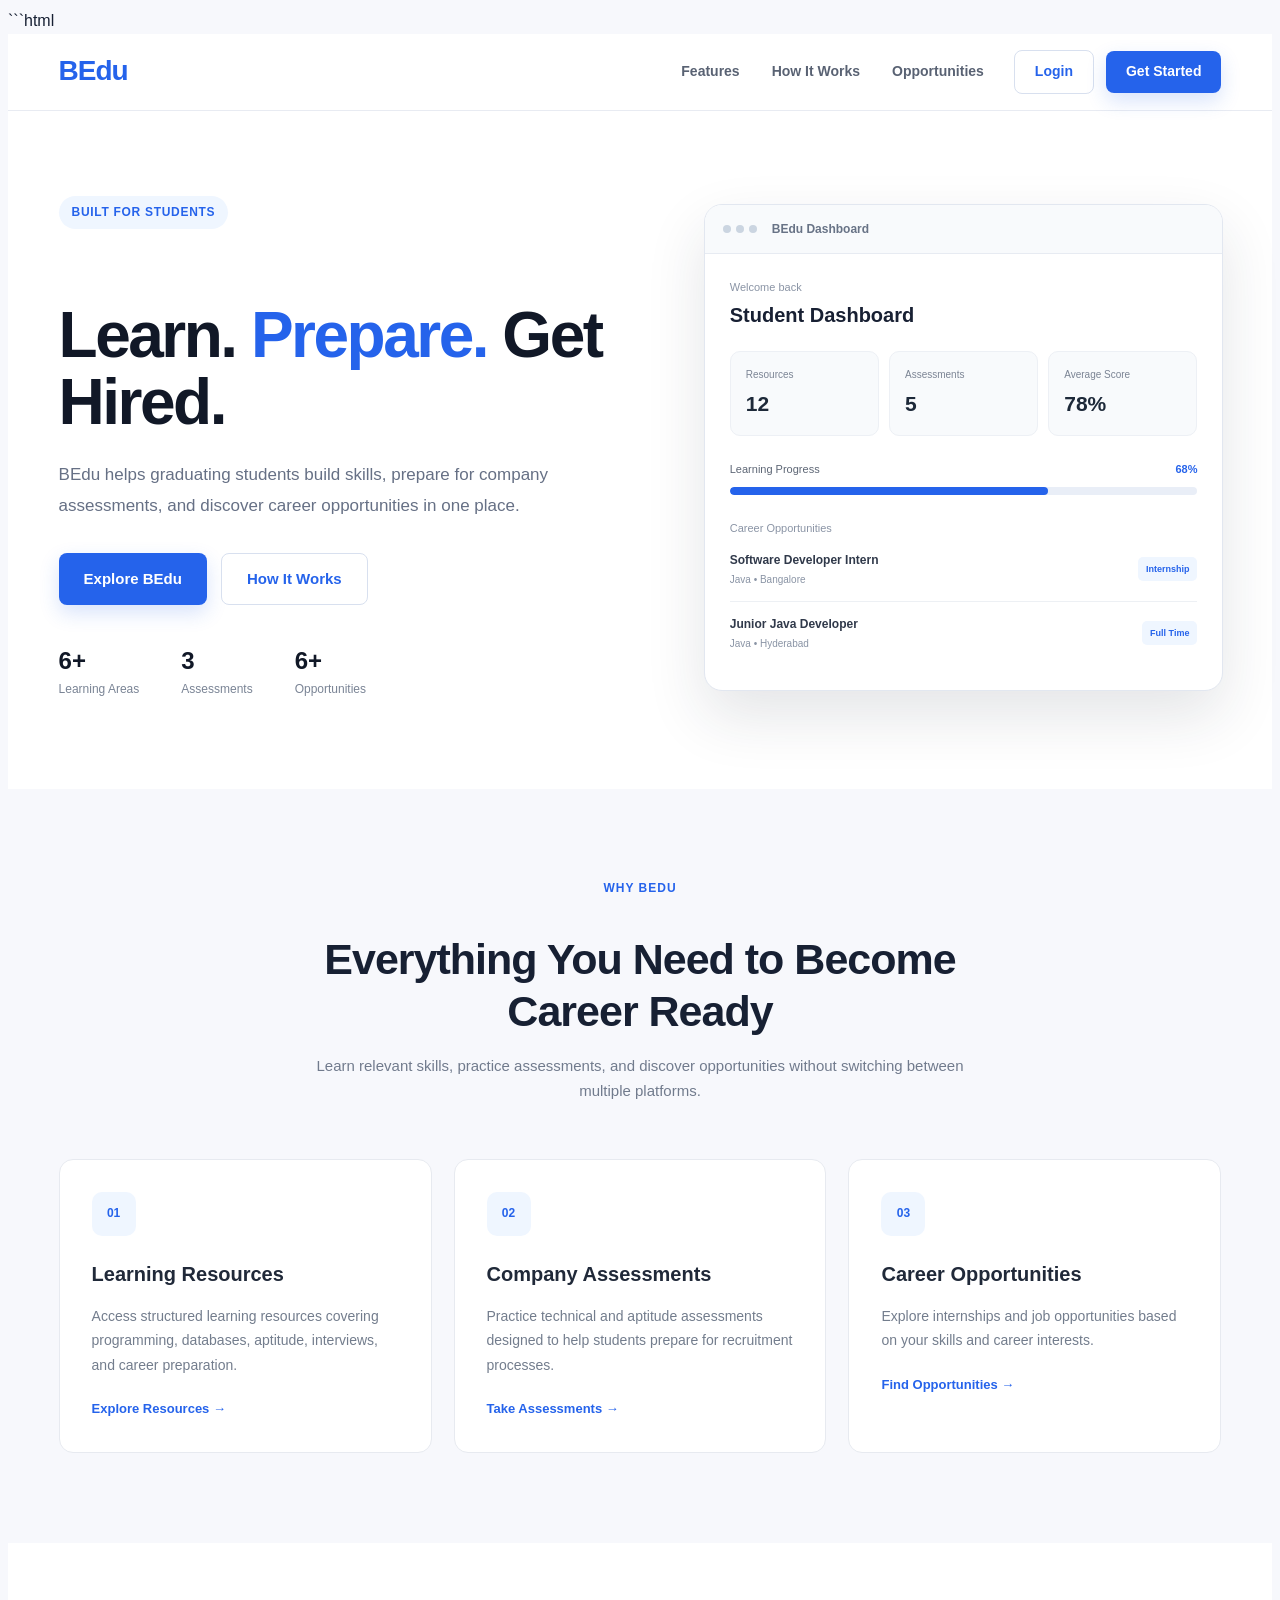
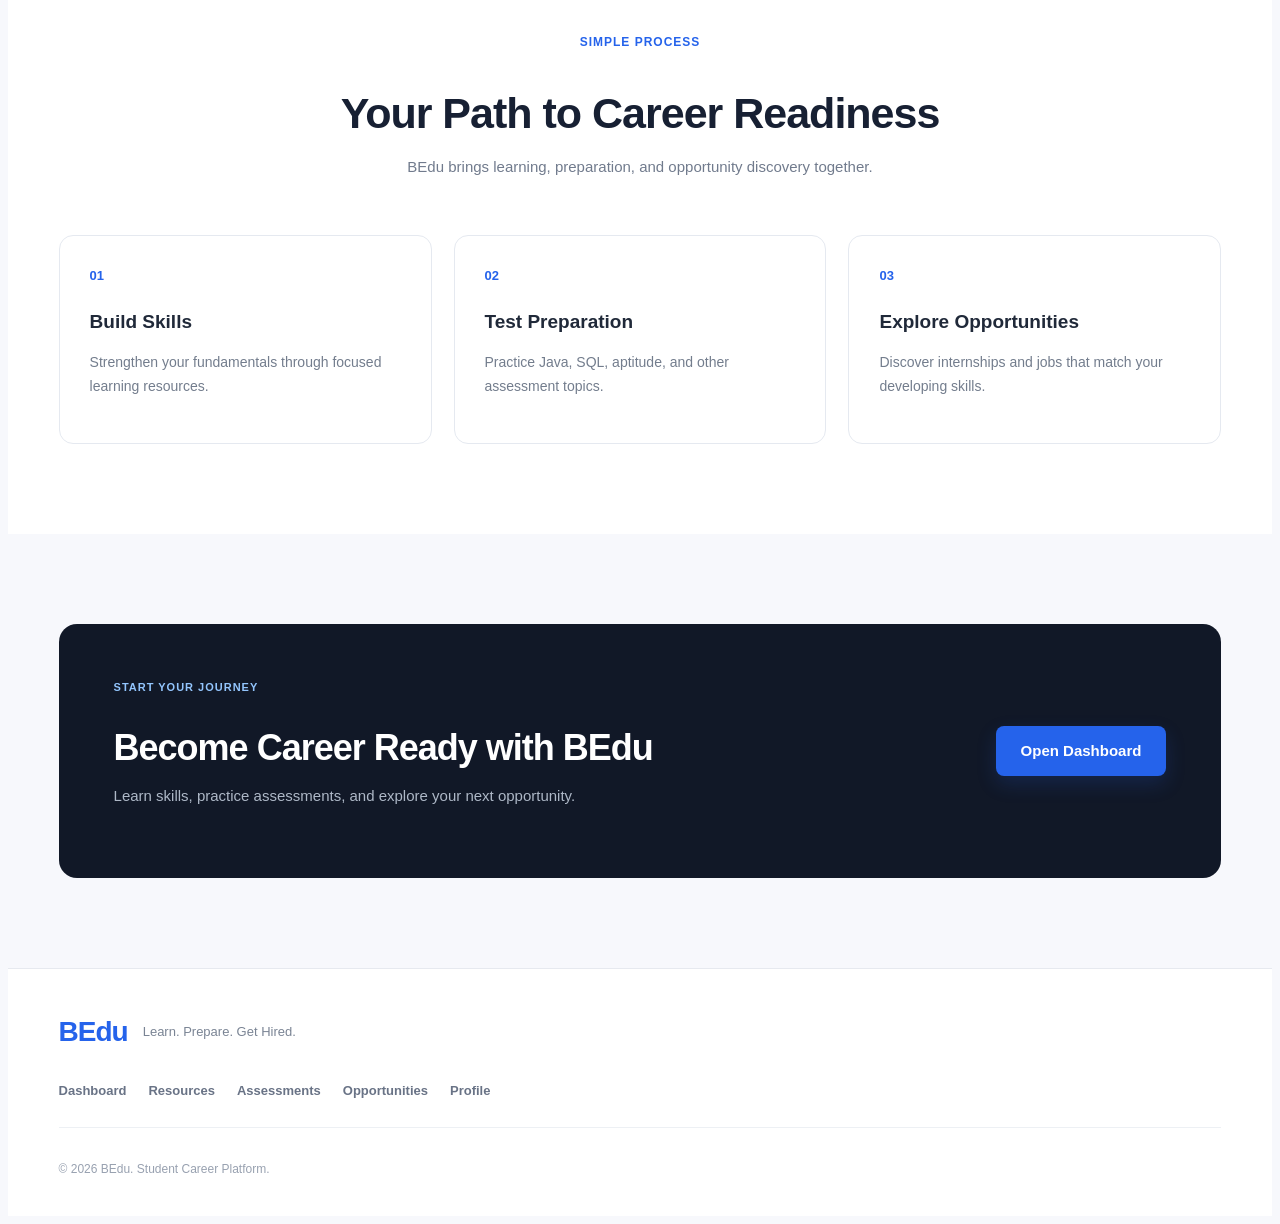
==== index.html @ e179b277 "Add files via upload" ====
```html
<!DOCTYPE html>
<html lang="en">

<head>

    <meta charset="UTF-8">

    <meta
        name="viewport"
        content="width=device-width, initial-scale=1.0"
    >

    <title>BEdu | Learn. Prepare. Get Hired.</title>

    <link
        rel="stylesheet"
        href="css/style.css"
    >

</head>


<body>


    <!-- =========================
         NAVIGATION
    ========================== -->

    <header class="navbar">

        <div class="nav-container">

            <a
                href="index.html"
                class="logo"
            >
                BEdu
            </a>


            <nav class="nav-links">

                <a href="#features">
                    Features
                </a>

                <a href="#how-it-works">
                    How It Works
                </a>

                <a href="#opportunities">
                    Opportunities
                </a>

            </nav>


            <div class="nav-actions">

                <!-- Direct Dashboard Access -->

                <a
                    href="dashboard.html"
                    class="btn btn-outline"
                >
                    Login
                </a>


                <a
                    href="dashboard.html"
                    class="btn btn-primary"
                >
                    Get Started
                </a>

            </div>

        </div>

    </header>



    <!-- =========================
         HERO SECTION
    ========================== -->

    <main>

        <section class="hero">

            <div class="hero-container">


                <div class="hero-content">

                    <span class="hero-badge">
                        Built for Students
                    </span>


                    <h1>
                        Learn.
                        <span>Prepare.</span>
                        Get Hired.
                    </h1>


                    <p>

                        BEdu helps graduating students
                        build skills, prepare for company
                        assessments, and discover career
                        opportunities in one place.

                    </p>


                    <div class="hero-buttons">

                        <a
                            href="dashboard.html"
                            class="btn btn-primary btn-large"
                        >
                            Explore BEdu
                        </a>


                        <a
                            href="#how-it-works"
                            class="btn btn-outline btn-large"
                        >
                            How It Works
                        </a>

                    </div>


                    <div class="hero-stats">

                        <div>

                            <strong>
                                6+
                            </strong>

                            <span>
                                Learning Areas
                            </span>

                        </div>


                        <div>

                            <strong>
                                3
                            </strong>

                            <span>
                                Assessments
                            </span>

                        </div>


                        <div>

                            <strong>
                                6+
                            </strong>

                            <span>
                                Opportunities
                            </span>

                        </div>

                    </div>

                </div>



                <!-- =========================
                     DASHBOARD PREVIEW
                ========================== -->

                <div class="hero-preview">

                    <div class="preview-window">


                        <div class="preview-header">

                            <div class="preview-dots">

                                <span></span>
                                <span></span>
                                <span></span>

                            </div>

                            <span>
                                BEdu Dashboard
                            </span>

                        </div>



                        <div class="preview-body">


                            <div class="preview-welcome">

                                <small>
                                    Welcome back
                                </small>

                                <h3>
                                    Student Dashboard
                                </h3>

                            </div>



                            <div class="preview-stats">


                                <div class="preview-card">

                                    <small>
                                        Resources
                                    </small>

                                    <strong>
                                        12
                                    </strong>

                                </div>


                                <div class="preview-card">

                                    <small>
                                        Assessments
                                    </small>

                                    <strong>
                                        5
                                    </strong>

                                </div>


                                <div class="preview-card">

                                    <small>
                                        Average Score
                                    </small>

                                    <strong>
                                        78%
                                    </strong>

                                </div>


                            </div>



                            <div class="preview-progress">

                                <div class="preview-progress-title">

                                    <span>
                                        Learning Progress
                                    </span>

                                    <strong>
                                        68%
                                    </strong>

                                </div>


                                <div class="progress-line">

                                    <span
                                        style="width:68%"
                                    ></span>

                                </div>

                            </div>



                            <div class="preview-opportunities">

                                <small>
                                    Career Opportunities
                                </small>


                                <div class="preview-opportunity">

                                    <div>

                                        <strong>
                                            Software Developer Intern
                                        </strong>

                                        <span>
                                            Java • Bangalore
                                        </span>

                                    </div>


                                    <span class="preview-tag">
                                        Internship
                                    </span>

                                </div>


                                <div class="preview-opportunity">

                                    <div>

                                        <strong>
                                            Junior Java Developer
                                        </strong>

                                        <span>
                                            Java • Hyderabad
                                        </span>

                                    </div>


                                    <span class="preview-tag">
                                        Full Time
                                    </span>

                                </div>

                            </div>

                        </div>

                    </div>

                </div>

            </div>

        </section>



        <!-- =========================
             FEATURES
        ========================== -->

        <section
            class="features section"
            id="features"
        >

            <div class="section-container">


                <div class="section-heading">

                    <span>
                        WHY BEDU
                    </span>

                    <h2>
                        Everything You Need
                        to Become Career Ready
                    </h2>

                    <p>
                        Learn relevant skills, practice
                        assessments, and discover
                        opportunities without switching
                        between multiple platforms.
                    </p>

                </div>



                <div class="feature-grid">


                    <div class="feature-card">

                        <div class="feature-icon">
                            01
                        </div>

                        <h3>
                            Learning Resources
                        </h3>

                        <p>
                            Access structured learning
                            resources covering programming,
                            databases, aptitude, interviews,
                            and career preparation.
                        </p>

                        <a
                            href="resources.html"
                        >
                            Explore Resources →
                        </a>

                    </div>



                    <div class="feature-card">

                        <div class="feature-icon">
                            02
                        </div>

                        <h3>
                            Company Assessments
                        </h3>

                        <p>
                            Practice technical and aptitude
                            assessments designed to help
                            students prepare for recruitment
                            processes.
                        </p>

                        <a
                            href="assessments.html"
                        >
                            Take Assessments →
                        </a>

                    </div>



                    <div class="feature-card">

                        <div class="feature-icon">
                            03
                        </div>

                        <h3>
                            Career Opportunities
                        </h3>

                        <p>
                            Explore internships and job
                            opportunities based on your
                            skills and career interests.
                        </p>

                        <a
                            href="opportunities.html"
                        >
                            Find Opportunities →
                        </a>

                    </div>

                </div>

            </div>

        </section>



        <!-- =========================
             HOW IT WORKS
        ========================== -->

        <section
            class="how-it-works section"
            id="how-it-works"
        >

            <div class="section-container">


                <div class="section-heading">

                    <span>
                        SIMPLE PROCESS
                    </span>

                    <h2>
                        Your Path to Career Readiness
                    </h2>

                    <p>
                        BEdu brings learning, preparation,
                        and opportunity discovery together.
                    </p>

                </div>



                <div class="steps-grid">


                    <div class="step-card">

                        <div class="step-number">
                            01
                        </div>

                        <h3>
                            Build Skills
                        </h3>

                        <p>
                            Strengthen your fundamentals
                            through focused learning
                            resources.
                        </p>

                    </div>



                    <div class="step-card">

                        <div class="step-number">
                            02
                        </div>

                        <h3>
                            Test Preparation
                        </h3>

                        <p>
                            Practice Java, SQL, aptitude,
                            and other assessment topics.
                        </p>

                    </div>



                    <div class="step-card">

                        <div class="step-number">
                            03
                        </div>

                        <h3>
                            Explore Opportunities
                        </h3>

                        <p>
                            Discover internships and jobs
                            that match your developing skills.
                        </p>

                    </div>

                </div>

            </div>

        </section>



        <!-- =========================
             OPPORTUNITIES CTA
        ========================== -->

        <section
            class="opportunities-section section"
            id="opportunities"
        >

            <div class="section-container">


                <div class="career-cta">


                    <div>

                        <span>
                            START YOUR JOURNEY
                        </span>

                        <h2>
                            Become Career Ready
                            with BEdu
                        </h2>

                        <p>
                            Learn skills, practice assessments,
                            and explore your next opportunity.
                        </p>

                    </div>


                    <a
                        href="dashboard.html"
                        class="btn btn-primary btn-large"
                    >
                        Open Dashboard
                    </a>

                </div>

            </div>

        </section>

    </main>



    <!-- =========================
         FOOTER
    ========================== -->

    <footer class="footer">

        <div class="footer-container">


            <div class="footer-brand">

                <a
                    href="index.html"
                    class="logo"
                >
                    BEdu
                </a>

                <p>
                    Learn. Prepare. Get Hired.
                </p>

            </div>


            <div class="footer-links">

                <a href="dashboard.html">
                    Dashboard
                </a>

                <a href="resources.html">
                    Resources
                </a>

                <a href="assessments.html">
                    Assessments
                </a>

                <a href="opportunities.html">
                    Opportunities
                </a>

                <a href="profile.html">
                    Profile
                </a>

            </div>


            <div class="footer-bottom">

                <p>
                    © 2026 BEdu. Student Career Platform.
                </p>

            </div>

        </div>

    </footer>



    <script src="js/main.js"></script>

</body>

</html>
---- css/style.css ----
css
/* =========================================
   BEdu LANDING PAGE
   ========================================= */

* {
    margin: 0;
    padding: 0;
    box-sizing: border-box;
}

html {
    scroll-behavior: smooth;
}

body {
    font-family: Arial, Helvetica, sans-serif;
    background: #f7f8fc;
    color: #172033;
    line-height: 1.6;
}

a {
    text-decoration: none;
    color: inherit;
}

button,
a {
    -webkit-tap-highlight-color: transparent;
}


/* =========================================
   NAVIGATION
   ========================================= */

.navbar {
    width: 100%;
    background: #ffffff;
    border-bottom: 1px solid #e8ebf2;
    position: sticky;
    top: 0;
    z-index: 1000;
}

.nav-container {
    width: min(1180px, 92%);
    min-height: 76px;
    margin: auto;

    display: flex;
    align-items: center;
    justify-content: space-between;
    gap: 30px;
}

.logo {
    font-size: 28px;
    font-weight: 800;
    color: #2563eb;
    letter-spacing: -1px;
}

.nav-links {
    display: flex;
    align-items: center;
    gap: 32px;
    margin-left: auto;
}

.nav-links a {
    color: #596273;
    font-size: 14px;
    font-weight: 600;
    transition: 0.2s ease;
}

.nav-links a:hover {
    color: #2563eb;
}

.nav-actions {
    display: flex;
    align-items: center;
    gap: 12px;
}


/* =========================================
   BUTTONS
   ========================================= */

.btn {
    display: inline-flex;
    align-items: center;
    justify-content: center;

    min-height: 42px;
    padding: 0 20px;

    border-radius: 8px;

    font-size: 14px;
    font-weight: 700;

    transition:
        transform 0.2s ease,
        box-shadow 0.2s ease,
        background 0.2s ease;
}

.btn:hover {
    transform: translateY(-2px);
}

.btn-primary {
    background: #2563eb;
    color: #ffffff;
    box-shadow: 0 8px 20px rgba(37, 99, 235, 0.18);
}

.btn-primary:hover {
    background: #1d4ed8;
}

.btn-outline {
    background: #ffffff;
    color: #2563eb;
    border: 1px solid #d8e0ef;
}

.btn-outline:hover {
    border-color: #2563eb;
    background: #f8faff;
}

.btn-large {
    min-height: 50px;
    padding: 0 25px;
    font-size: 15px;
}


/* =========================================
   HERO
   ========================================= */

.hero {
    background: #ffffff;
    padding: 85px 0 90px;
}

.hero-container {
    width: min(1180px, 92%);
    margin: auto;

    display: grid;
    grid-template-columns: 1fr 0.9fr;
    align-items: center;
    gap: 70px;
}

.hero-content {
    max-width: 600px;
}

.hero-badge {
    display: inline-block;

    padding: 7px 13px;
    margin-bottom: 20px;

    border-radius: 30px;

    background: #eff6ff;
    color: #2563eb;

    font-size: 12px;
    font-weight: 700;
    text-transform: uppercase;
    letter-spacing: 0.7px;
}

.hero h1 {
    font-size: clamp(44px, 5vw, 68px);
    line-height: 1.05;
    letter-spacing: -2.5px;
    margin-bottom: 24px;
    color: #111827;
}

.hero h1 span {
    color: #2563eb;
}

.hero-content > p {
    max-width: 560px;

    color: #667085;
    font-size: 17px;
    line-height: 1.8;

    margin-bottom: 32px;
}

.hero-buttons {
    display: flex;
    gap: 14px;
    flex-wrap: wrap;
}

.hero-stats {
    display: flex;
    gap: 42px;
    margin-top: 42px;
}

.hero-stats div {
    display: flex;
    flex-direction: column;
}

.hero-stats strong {
    color: #111827;
    font-size: 24px;
    line-height: 1.2;
}

.hero-stats span {
    color: #7a8495;
    font-size: 12px;
    margin-top: 4px;
}


/* =========================================
   DASHBOARD PREVIEW
   ========================================= */

.hero-preview {
    width: 100%;
}

.preview-window {
    width: 100%;
    overflow: hidden;

    background: #ffffff;

    border: 1px solid #e2e7f0;
    border-radius: 18px;

    box-shadow:
        0 25px 60px rgba(30, 41, 59, 0.12);
}

.preview-header {
    height: 48px;

    padding: 0 18px;

    display: flex;
    align-items: center;
    gap: 15px;

    background: #f8fafc;
    border-bottom: 1px solid #e7ebf2;

    color: #687386;
    font-size: 12px;
    font-weight: 600;
}

.preview-dots {
    display: flex;
    gap: 5px;
}

.preview-dots span {
    width: 8px;
    height: 8px;
    border-radius: 50%;
    background: #cbd5e1;
}

.preview-body {
    padding: 25px;
}

.preview-welcome small,
.preview-opportunities > small {
    color: #8a94a5;
    font-size: 11px;
}

.preview-welcome h3 {
    margin-top: 2px;
    font-size: 20px;
    color: #182033;
}

.preview-stats {
    display: grid;
    grid-template-columns: repeat(3, 1fr);
    gap: 10px;

    margin-top: 20px;
}

.preview-card {
    padding: 15px;

    background: #f8fafc;
    border: 1px solid #edf0f5;
    border-radius: 10px;
}

.preview-card small {
    display: block;
    color: #7b8494;
    font-size: 10px;
    margin-bottom: 4px;
}

.preview-card strong {
    color: #1d2939;
    font-size: 21px;
}

.preview-progress {
    margin-top: 25px;
}

.preview-progress-title {
    display: flex;
    justify-content: space-between;

    margin-bottom: 8px;

    color: #5d6675;
    font-size: 11px;
}

.preview-progress-title strong {
    color: #2563eb;
}

.progress-line {
    height: 8px;
    background: #e9eef7;
    border-radius: 20px;
    overflow: hidden;
}

.progress-line span {
    display: block;
    height: 100%;
    background: #2563eb;
    border-radius: inherit;
}

.preview-opportunities {
    margin-top: 25px;
}

.preview-opportunity {
    display: flex;
    align-items: center;
    justify-content: space-between;
    gap: 12px;

    padding: 13px 0;

    border-bottom: 1px solid #edf0f4;
}

.preview-opportunity:last-child {
    border-bottom: 0;
}

.preview-opportunity strong {
    display: block;
    color: #30394a;
    font-size: 12px;
}

.preview-opportunity span:not(.preview-tag) {
    display: block;
    color: #8a94a5;
    font-size: 10px;
    margin-top: 2px;
}

.preview-tag {
    flex-shrink: 0;

    padding: 5px 8px;

    border-radius: 5px;

    background: #eff6ff;
    color: #2563eb;

    font-size: 9px;
    font-weight: 700;
}


/* =========================================
   GENERAL SECTIONS
   ========================================= */

.section {
    padding: 90px 0;
}

.section-container {
    width: min(1180px, 92%);
    margin: auto;
}

.section-heading {
    max-width: 650px;
    margin: 0 auto 55px;
    text-align: center;
}

.section-heading > span {
    display: block;

    margin-bottom: 12px;

    color: #2563eb;

    font-size: 12px;
    font-weight: 800;
    letter-spacing: 1px;
}

.section-heading h2 {
    color: #172033;
    font-size: clamp(30px, 4vw, 43px);
    line-height: 1.2;
    letter-spacing: -1px;

    margin-bottom: 15px;
}

.section-heading p {
    color: #717b8d;
    font-size: 15px;
    line-height: 1.7;
}


/* =========================================
   FEATURES
   ========================================= */

.features {
    background: #f7f8fc;
}

.feature-grid {
    display: grid;
    grid-template-columns: repeat(3, 1fr);
    gap: 22px;
}

.feature-card {
    background: #ffffff;

    padding: 32px;

    border: 1px solid #e7eaf0;
    border-radius: 14px;

    transition:
        transform 0.2s ease,
        box-shadow 0.2s ease;
}

.feature-card:hover {
    transform: translateY(-5px);

    box-shadow:
        0 18px 40px rgba(30, 41, 59, 0.08);
}

.feature-icon {
    width: 44px;
    height: 44px;

    display: flex;
    align-items: center;
    justify-content: center;

    margin-bottom: 22px;

    border-radius: 10px;

    background: #eff6ff;
    color: #2563eb;

    font-size: 12px;
    font-weight: 800;
}

.feature-card h3 {
    color: #202939;
    font-size: 20px;
    margin-bottom: 12px;
}

.feature-card p {
    color: #737d8d;
    font-size: 14px;
    line-height: 1.75;

    margin-bottom: 22px;
}

.feature-card a {
    color: #2563eb;
    font-size: 13px;
    font-weight: 700;
}


/* =========================================
   HOW IT WORKS
   ========================================= */

.how-it-works {
    background: #ffffff;
}

.steps-grid {
    display: grid;
    grid-template-columns: repeat(3, 1fr);
    gap: 22px;
}

.step-card {
    padding: 30px;

    border: 1px solid #e5e9f0;
    border-radius: 14px;

    background: #ffffff;
}

.step-number {
    color: #2563eb;
    font-size: 13px;
    font-weight: 800;

    margin-bottom: 20px;
}

.step-card h3 {
    color: #202939;
    font-size: 19px;
    margin-bottom: 10px;
}

.step-card p {
    color: #737d8d;
    font-size: 14px;
    line-height: 1.7;
}


/* =========================================
   CAREER CTA
   ========================================= */

.opportunities-section {
    background: #f7f8fc;
}

.career-cta {
    display: flex;
    align-items: center;
    justify-content: space-between;
    gap: 30px;

    padding: 55px;

    background: #111827;
    border-radius: 18px;
}

.career-cta > div {
    max-width: 650px;
}

.career-cta span {
    display: block;

    margin-bottom: 12px;

    color: #93c5fd;

    font-size: 11px;
    font-weight: 800;
    letter-spacing: 1px;
}

.career-cta h2 {
    color: #ffffff;
    font-size: 36px;
    line-height: 1.2;
    letter-spacing: -1px;

    margin-bottom: 12px;
}

.career-cta p {
    color: #aeb8c7;
    font-size: 15px;
}


/* =========================================
   FOOTER
   ========================================= */

.footer {
    background: #ffffff;
    border-top: 1px solid #e6e9ef;
    padding: 40px 0 25px;
}

.footer-container {
    width: min(1180px, 92%);
    margin: auto;
}

.footer-brand {
    display: flex;
    align-items: center;
    gap: 15px;
}

.footer-brand p {
    color: #7a8494;
    font-size: 13px;
}

.footer-links {
    display: flex;
    flex-wrap: wrap;
    gap: 22px;

    margin-top: 25px;
}

.footer-links a {
    color: #697386;
    font-size: 13px;
    font-weight: 600;
}

.footer-links a:hover {
    color: #2563eb;
}

.footer-bottom {
    margin-top: 25px;
    padding-top: 20px;

    border-top: 1px solid #edf0f4;
}

.footer-bottom p {
    color: #98a1b0;
    font-size: 12px;
}


/* =========================================
   TABLET
   ========================================= */

@media (max-width: 900px) {

    .nav-links {
        display: none;
    }

    .hero-container {
        grid-template-columns: 1fr;
        gap: 55px;
    }

    .hero-content {
        max-width: 700px;
    }

    .feature-grid,
    .steps-grid {
        grid-template-columns: 1fr;
    }

    .career-cta {
        flex-direction: column;
        align-items: flex-start;
    }

}


/* =========================================
   MOBILE
   ========================================= */

@media (max-width: 600px) {

    .nav-container {
        min-height: 68px;
    }

    .logo {
        font-size: 25px;
    }

    .nav-actions {
        gap: 7px;
    }

    .nav-actions .btn {
        min-height: 38px;
        padding: 0 12px;
        font-size: 11px;
    }

    .hero {
        padding: 55px 0 65px;
    }

    .hero h1 {
        font-size: 43px;
        letter-spacing: -1.8px;
    }

    .hero-content > p {
        font-size: 15px;
    }

    .hero-stats {
        gap: 22px;
    }

    .hero-stats strong {
        font-size: 20px;
    }

    .hero-stats span {
        font-size: 10px;
    }

    .preview-body {
        padding: 18px;
    }

    .preview-stats {
        grid-template-columns: 1fr;
    }

    .section {
        padding: 65px 0;
    }

    .section-heading {
        margin-bottom: 35px;
    }

    .feature-card,
    .step-card {
        padding: 25px;
    }

    .career-cta {
        padding: 35px 25px;
    }

    .career-cta h2 {
        font-size: 28px;
    }

    .footer-brand {
        flex-direction: column;
        align-items: flex-start;
        gap: 5px;
    }

}
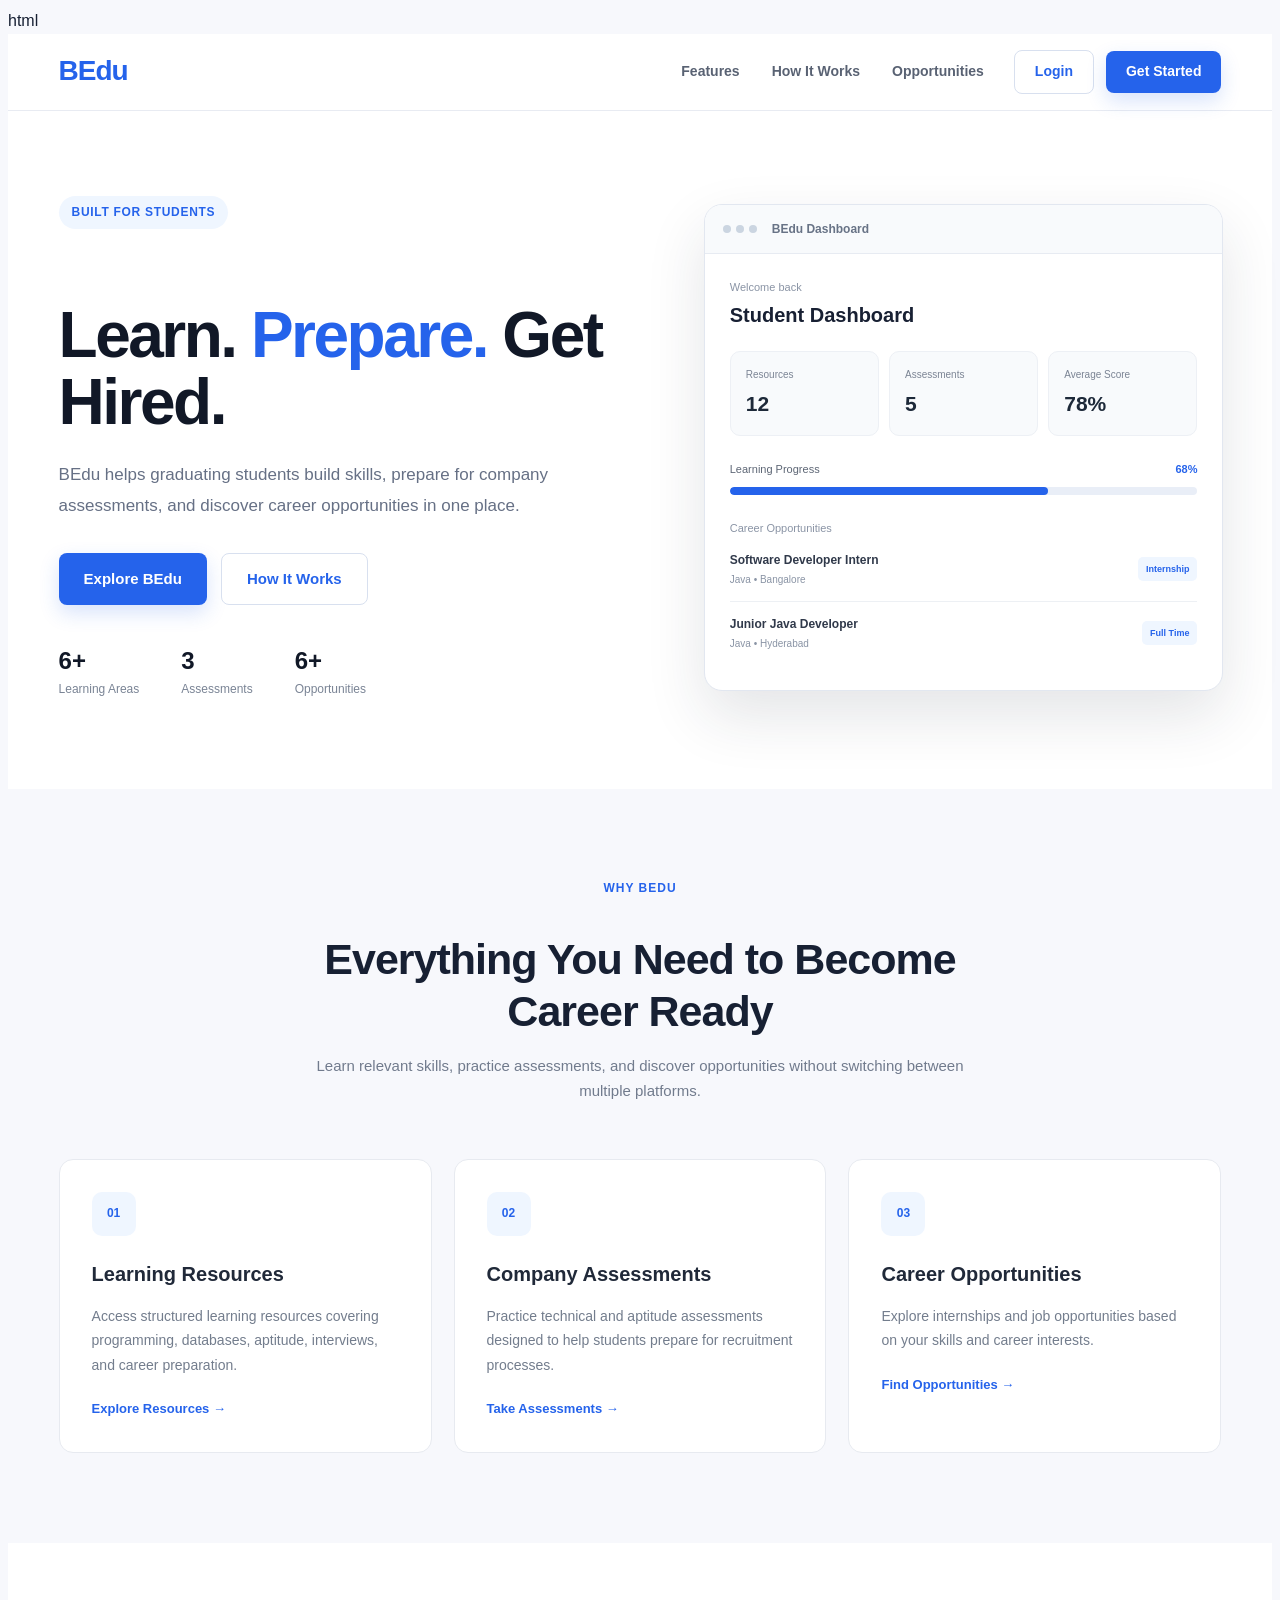
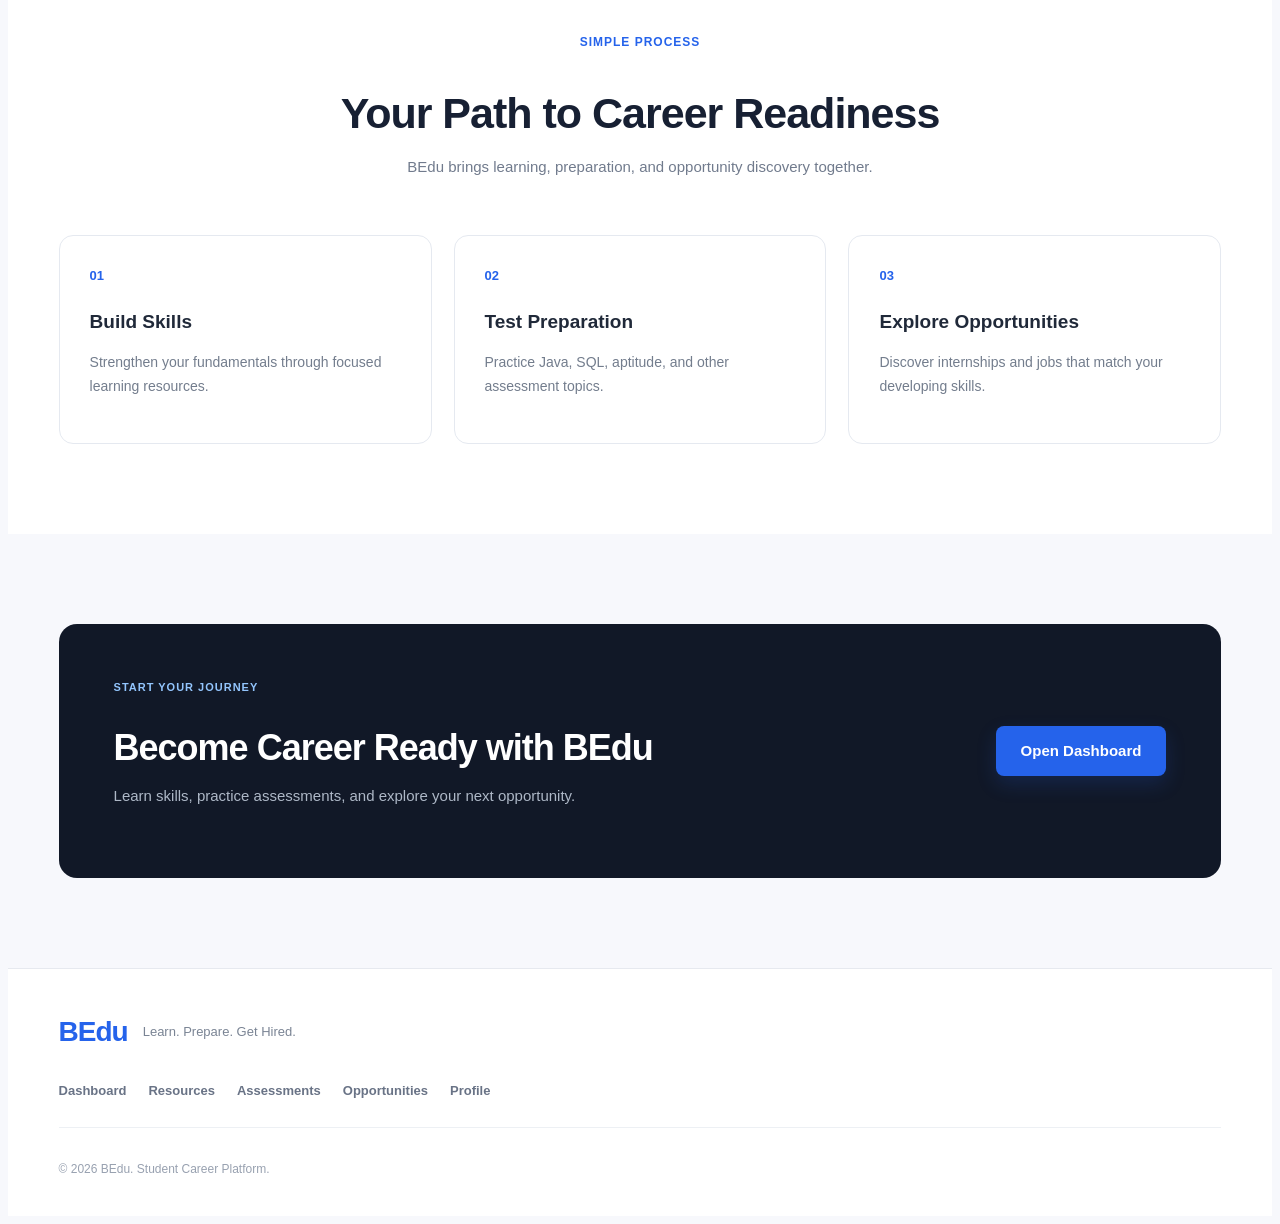
==== commit 95fe8426: "Update index.html" ====
--- a/index.html
+++ b/index.html
@@ -1,4 +1,4 @@
-```html
+html
 <!DOCTYPE html>
 <html lang="en">
 
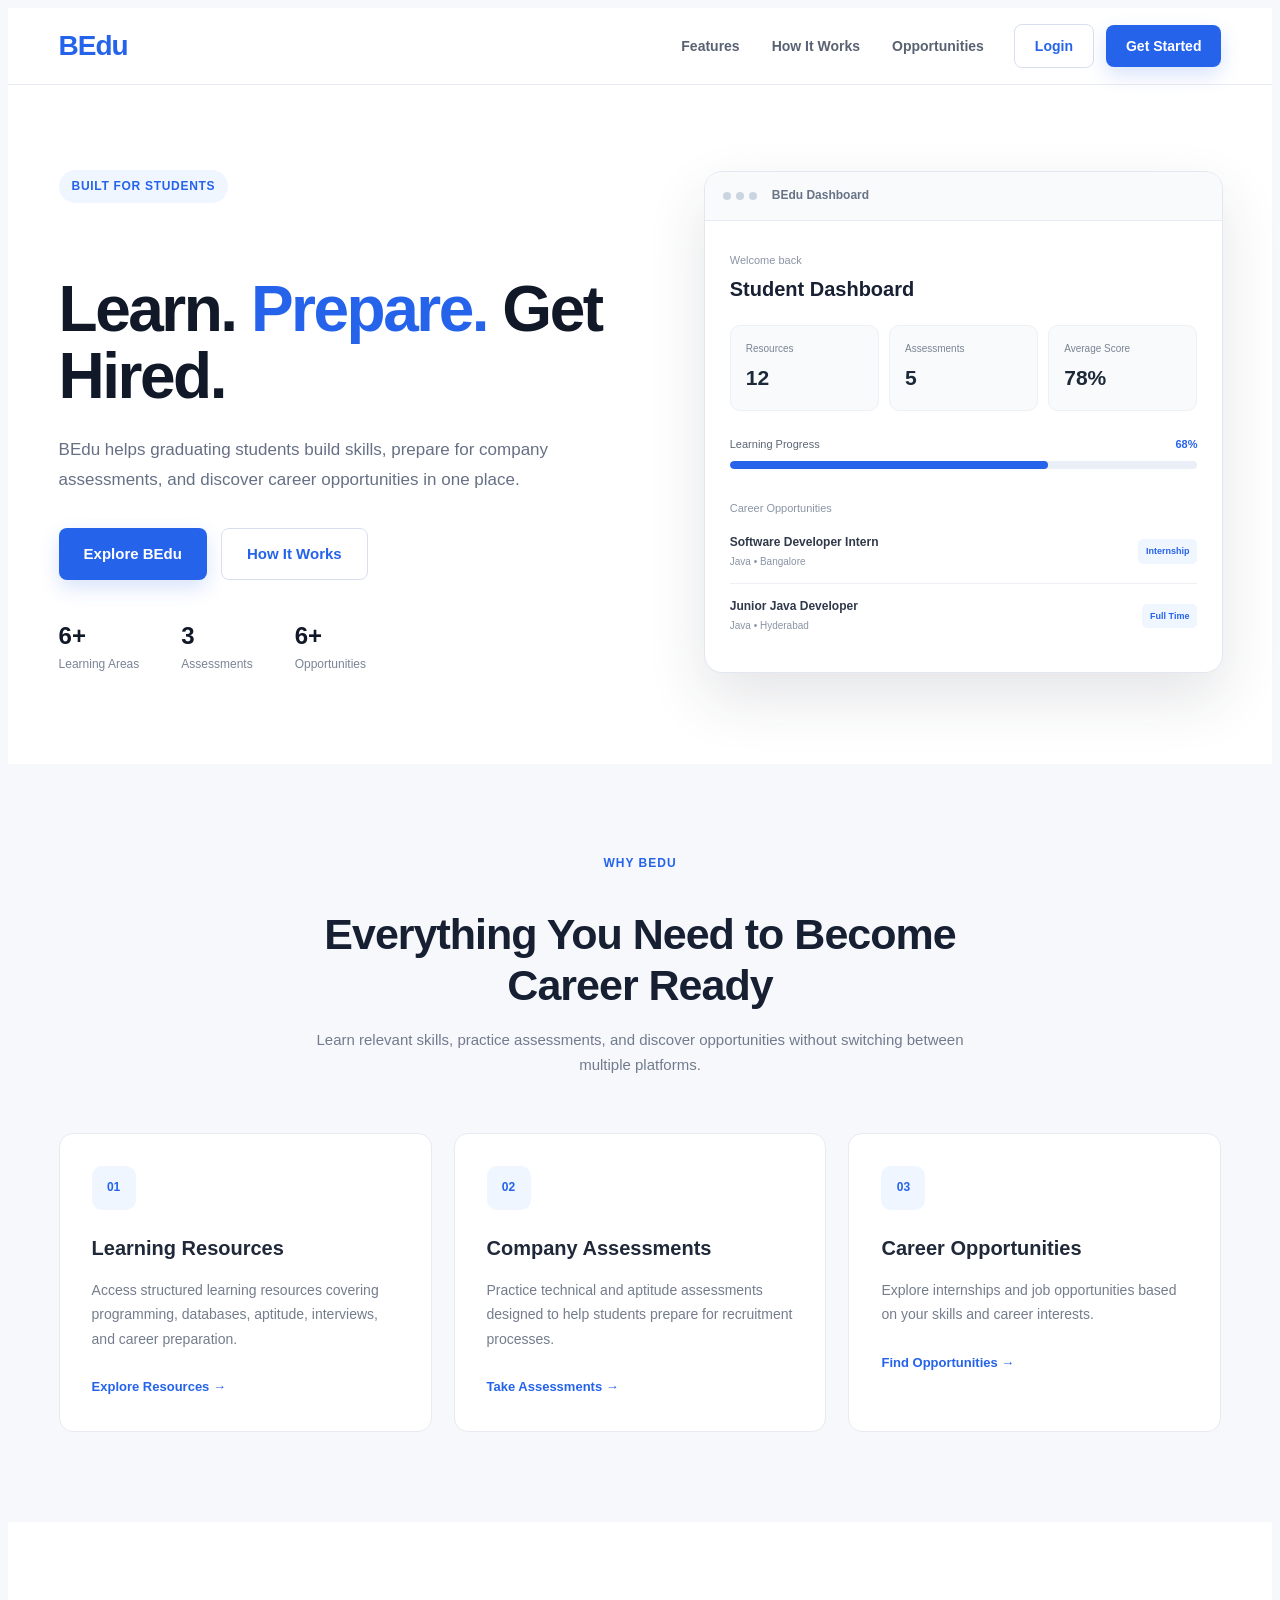
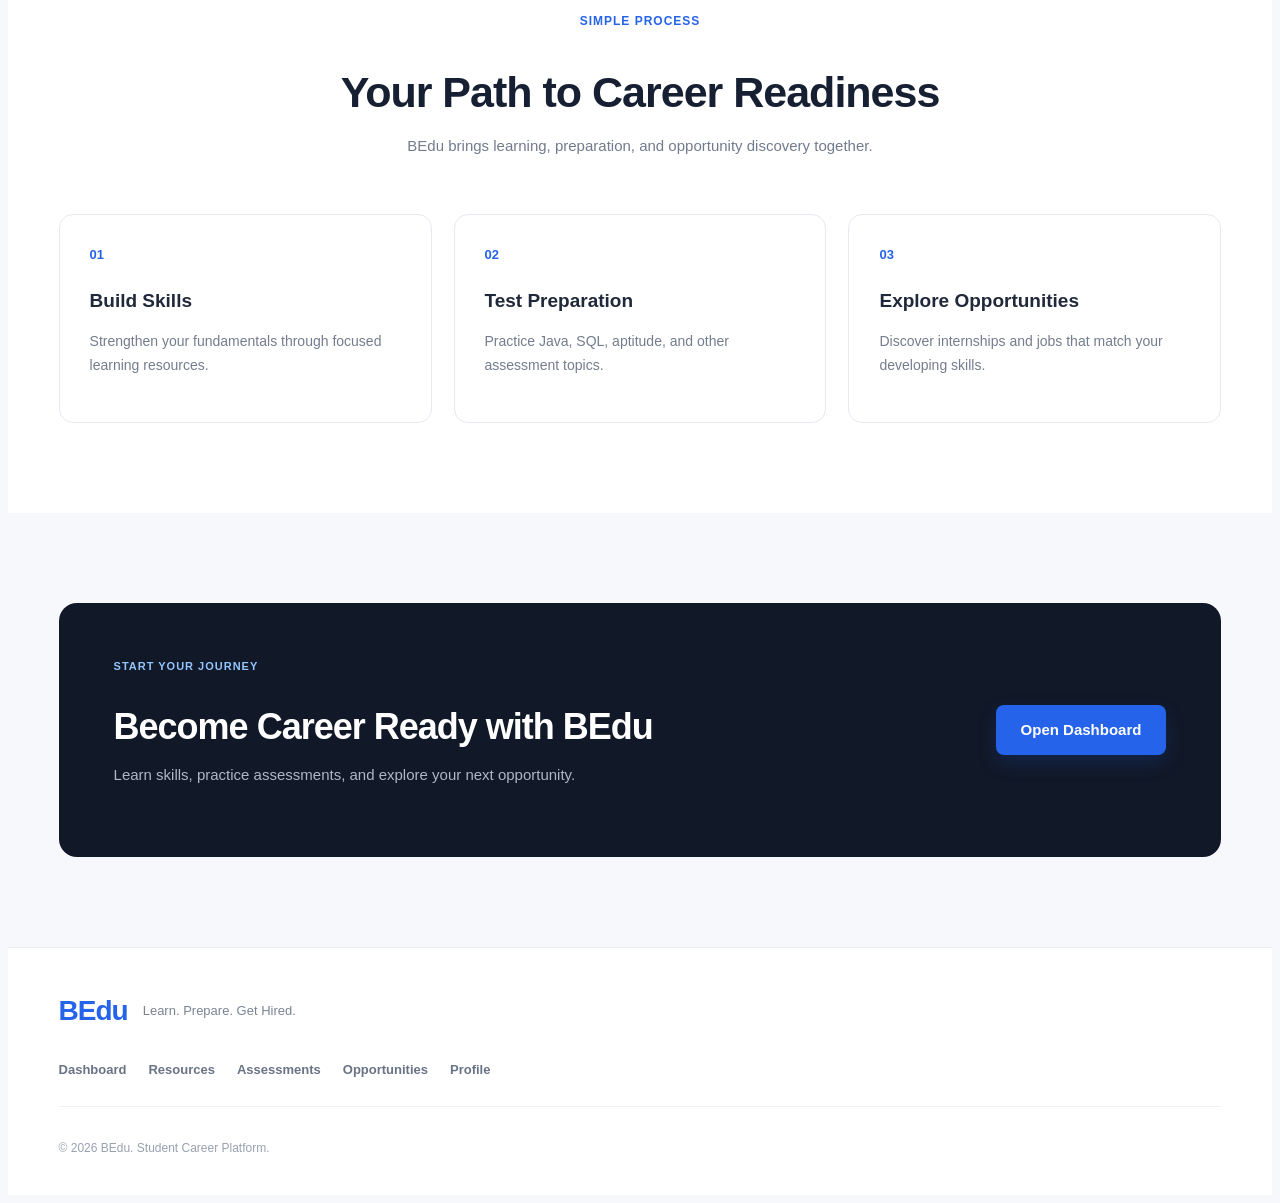
==== commit cfd4277b: "Update index.html" ====
--- a/index.html
+++ b/index.html
@@ -1,4 +1,3 @@
-html
 <!DOCTYPE html>
 <html lang="en">
 
